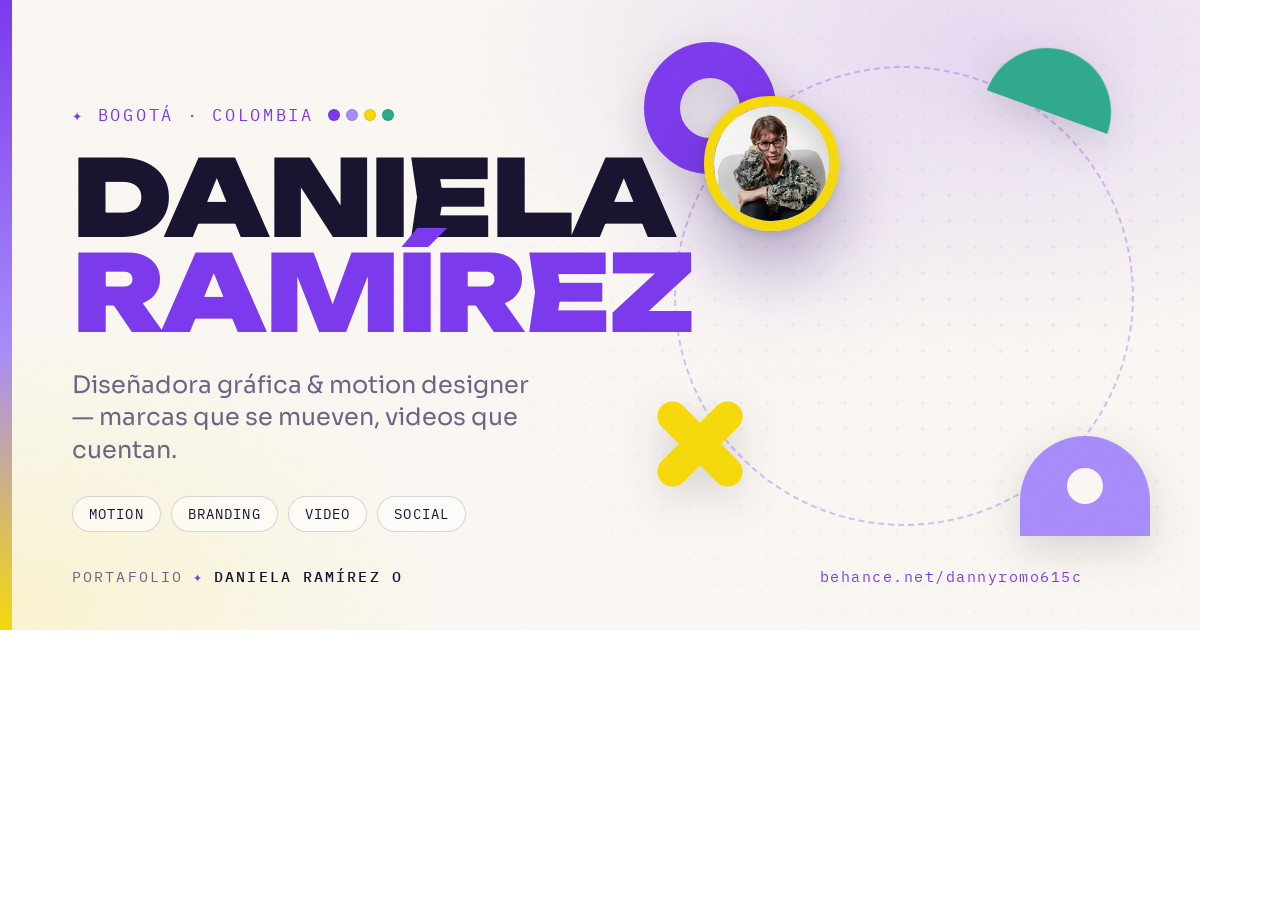
==== og-template.html @ 04dace10 "feat(og): imagen para compartir nivel AAA con la foto de Daniela Composición editorial reproducible " ====
<!DOCTYPE html>
<html lang="es">
<head>
<meta charset="UTF-8" />
<link rel="preconnect" href="https://fonts.googleapis.com" />
<link rel="preconnect" href="https://fonts.gstatic.com" crossorigin />
<link href="https://fonts.googleapis.com/css2?family=Unbounded:wght@600;800;900&family=Sora:wght@300;400;600&family=IBM+Plex+Mono:wght@400;500&display=swap" rel="stylesheet" />
<style>
  * { margin: 0; padding: 0; box-sizing: border-box; }
  :root {
    --paper: #faf7f2;
    --ink: #191430;
    --dim: #6b6485;
    --violet: #7c3aed;
    --lila: #a78bfa;
    --acid: #f5d90a;
    --teal: #2fa98c;
    --rose: #e5a9d4;
  }
  html, body { width: 1200px; height: 630px; }
  .stage {
    position: relative; width: 1200px; height: 630px; overflow: hidden;
    background:
      radial-gradient(900px 520px at 82% 8%, rgba(124,58,237,0.16), transparent 58%),
      radial-gradient(760px 520px at 2% 96%, rgba(245,217,10,0.14), transparent 55%),
      var(--paper);
    font-family: "Sora", sans-serif;
  }
  /* trama de puntos sutil (textura de marca) */
  .dots {
    position: absolute; inset: 0;
    background-image: radial-gradient(rgba(124,58,237,0.14) 1.6px, transparent 1.7px);
    background-size: 26px 26px;
    -webkit-mask-image: radial-gradient(1100px 640px at 88% 50%, #000 0%, transparent 70%);
            mask-image: radial-gradient(1100px 640px at 88% 50%, #000 0%, transparent 70%);
    opacity: 0.6;
  }
  .grain {
    position: absolute; inset: 0; pointer-events: none; opacity: 0.5;
    background-image: url("data:image/svg+xml,%3Csvg xmlns='http://www.w3.org/2000/svg' width='140' height='140'%3E%3Cfilter id='n'%3E%3CfeTurbulence type='fractalNoise' baseFrequency='0.9' numOctaves='2'/%3E%3CfeColorMatrix type='saturate' values='0'/%3E%3C/filter%3E%3Crect width='100%25' height='100%25' filter='url(%23n)' opacity='0.045'/%3E%3C/svg%3E");
  }

  /* ---- Texto ---- */
  .copy { position: absolute; left: 72px; top: 104px; width: 600px; z-index: 5; }
  .kicker {
    font-family: "IBM Plex Mono", monospace; font-size: 17px; letter-spacing: 0.16em;
    text-transform: uppercase; color: var(--violet); margin-bottom: 24px;
    display: flex; align-items: center; gap: 14px;
  }
  .kicker .sw { display: inline-flex; gap: 6px; }
  .kicker .sw i { width: 12px; height: 12px; border-radius: 50%; border: 1px solid rgba(25,20,48,0.1); }
  .name {
    font-family: "Unbounded", sans-serif; font-weight: 900;
    font-size: 106px; line-height: 0.9; letter-spacing: -0.025em; text-transform: uppercase;
    color: var(--ink);
  }
  .name .r { display: block; color: var(--violet); }
  .role {
    margin-top: 28px; font-size: 24px; color: var(--dim); font-weight: 400; max-width: 470px;
    line-height: 1.35;
  }
  .chips {
    margin-top: 30px; display: flex; gap: 10px; font-family: "IBM Plex Mono", monospace;
    font-size: 14px; letter-spacing: 0.08em; text-transform: uppercase;
  }
  .chips span {
    border: 1.5px solid rgba(25,20,48,0.16); border-radius: 999px; padding: 8px 16px;
    color: var(--ink); background: rgba(255,255,255,0.55);
  }

  /* ---- Retrato + figuras (la foto es el foco) ---- */
  .portrait-wrap {
    position: absolute; right: 96px; top: 47%; transform: translateY(-50%);
    width: 400px; height: 400px;
  }
  .portrait {
    position: absolute; inset: 0; z-index: 5; border-radius: 50%; object-fit: cover;
    object-position: 50% 30%;
    border: 10px solid var(--acid);
    box-shadow: 0 3px 8px rgba(25,20,48,0.14), 0 28px 56px rgba(25,20,48,0.24),
                0 60px 110px rgba(124,58,237,0.2);
  }
  .ring {
    position: absolute; inset: -30px; z-index: 1; border-radius: 50%;
    border: 2px dashed rgba(124,58,237,0.3);
  }
  /* figuras: fondo (asoman por detrás) vs frente (montan sobre el borde) */
  .g { position: absolute; }
  .g.back { z-index: 3; }
  .g.front { z-index: 6; }
  .shadow { filter: drop-shadow(0 12px 20px rgba(25,20,48,0.16)); }

  /* dona violeta: DETRÁS, asoma arriba-izq */
  .donut {
    width: 132px; height: 132px; border-radius: 50%;
    border: 36px solid var(--violet);
    top: -54px; left: -60px;
  }
  /* semicírculo teal: DETRÁS, asoma arriba-der */
  .half {
    width: 128px; height: 64px; background: var(--teal);
    border-radius: 128px 128px 0 0; top: -46px; right: -18px;
    transform: rotate(20deg);
  }
  /* arco lila: DETRÁS, asoma abajo-der */
  .arch {
    width: 130px; height: 100px; background: var(--lila);
    border-radius: 65px 65px 0 0; bottom: -40px; right: -46px;
    display: grid; place-items: center;
  }
  .arch::after { content: ""; width: 36px; height: 36px; border-radius: 50%; background: var(--paper); }
  /* X ácida: AL FRENTE, montada sobre el borde inferior-izq */
  .x { width: 92px; height: 92px; bottom: 6px; left: -58px; }
  .x::before, .x::after {
    content: ""; position: absolute; inset: 0; margin: auto;
    width: 108px; height: 30px; border-radius: 999px; background: var(--acid);
  }
  .x::before { transform: rotate(45deg); }
  .x::after { transform: rotate(-45deg); }

  /* firma / marca */
  .brand {
    position: absolute; left: 72px; bottom: 44px; z-index: 5;
    font-family: "IBM Plex Mono", monospace; font-size: 15px; letter-spacing: 0.14em;
    text-transform: uppercase; color: var(--dim);
    display: flex; align-items: center; gap: 10px;
  }
  .brand b { color: var(--ink); font-weight: 500; }
  .brand .dot { color: var(--violet); }
  .url {
    position: absolute; right: 118px; bottom: 44px; z-index: 5;
    font-family: "IBM Plex Mono", monospace; font-size: 15px; letter-spacing: 0.1em;
    color: var(--violet); text-align: right;
  }
  .accent-bar {
    position: absolute; left: 0; top: 0; width: 12px; height: 630px; z-index: 7;
    background: linear-gradient(180deg, var(--violet), var(--lila) 55%, var(--acid));
  }
</style>
</head>
<body>
  <div class="stage">
    <div class="dots"></div>
    <div class="accent-bar"></div>

    <div class="copy">
      <div class="kicker">
        ✦ Bogotá · Colombia
        <span class="sw"><i style="background:#7c3aed"></i><i style="background:#a78bfa"></i><i style="background:#f5d90a"></i><i style="background:#2fa98c"></i></span>
      </div>
      <h1 class="name">Daniela<span class="r">Ramírez</span></h1>
      <p class="role">Diseñadora gráfica &amp; motion designer — marcas que se mueven, videos que cuentan.</p>
      <div class="chips">
        <span>Motion</span><span>Branding</span><span>Video</span><span>Social</span>
      </div>
    </div>

    <div class="portrait-wrap">
      <div class="ring"></div>
      <div class="g half back shadow"></div>
      <div class="g donut back shadow"></div>
      <div class="g arch back shadow"></div>
      <img class="portrait" src="assets/profile/avatar.jpg" alt="" />
      <div class="g x front shadow"></div>
    </div>

    <div class="brand">
      <span>Portafolio</span> <span class="dot">✦</span> <b>daniela ramírez o</b>
    </div>
    <div class="url">behance.net/dannyromo615c</div>

    <div class="grain"></div>
  </div>
</body>
</html>
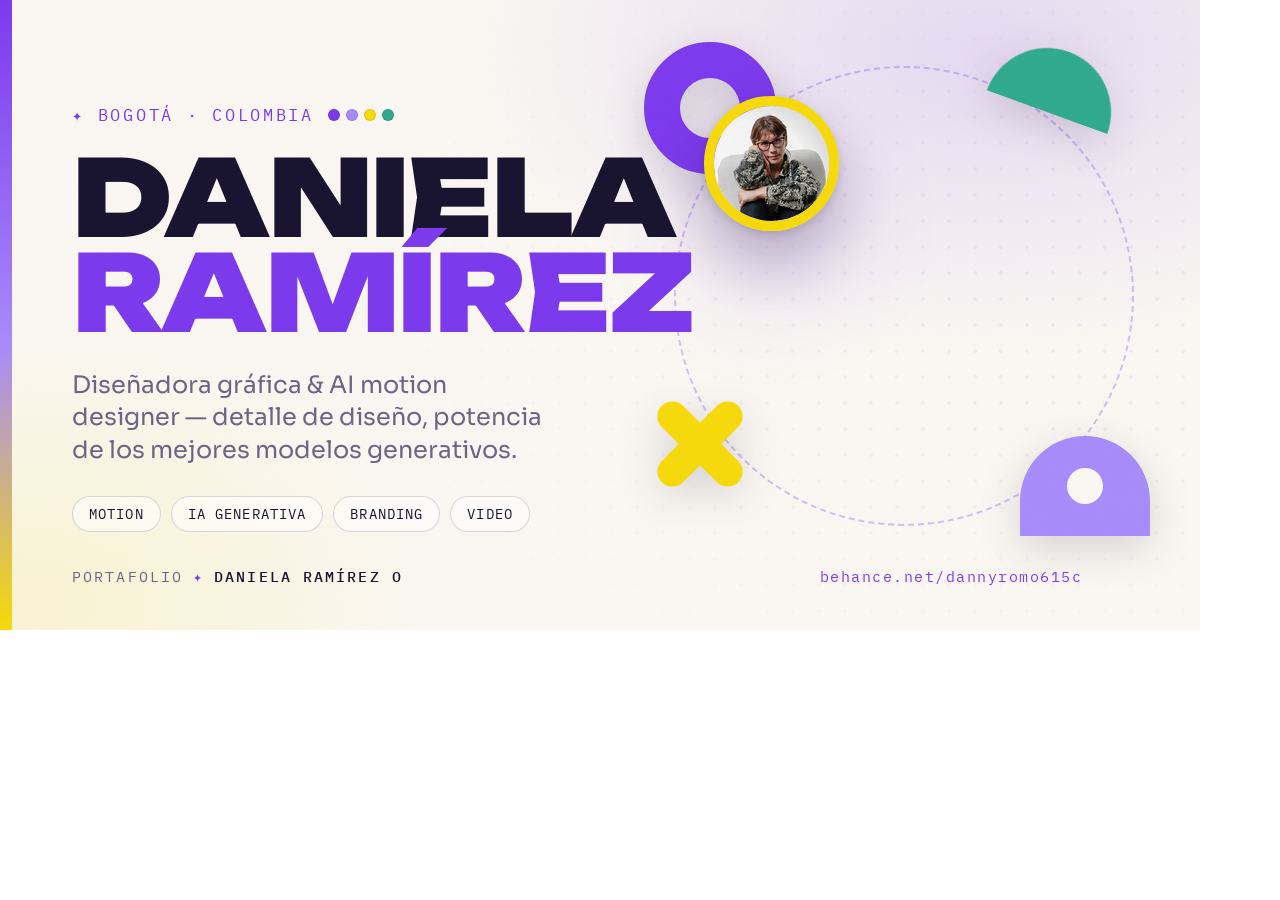
==== commit 7b6ba414: "feat(ia): título AI Motion Designer + sección IA arriba por relevancia - Título del sitio/OG/hero: '" ====
--- a/og-template.html
+++ b/og-template.html
@@ -149,9 +149,9 @@
         <span class="sw"><i style="background:#7c3aed"></i><i style="background:#a78bfa"></i><i style="background:#f5d90a"></i><i style="background:#2fa98c"></i></span>
       </div>
       <h1 class="name">Daniela<span class="r">Ramírez</span></h1>
-      <p class="role">Diseñadora gráfica &amp; motion designer — marcas que se mueven, videos que cuentan.</p>
+      <p class="role">Diseñadora gráfica &amp; AI motion designer — detalle de diseño, potencia de los mejores modelos generativos.</p>
       <div class="chips">
-        <span>Motion</span><span>Branding</span><span>Video</span><span>Social</span>
+        <span>Motion</span><span>IA Generativa</span><span>Branding</span><span>Video</span>
       </div>
     </div>
 
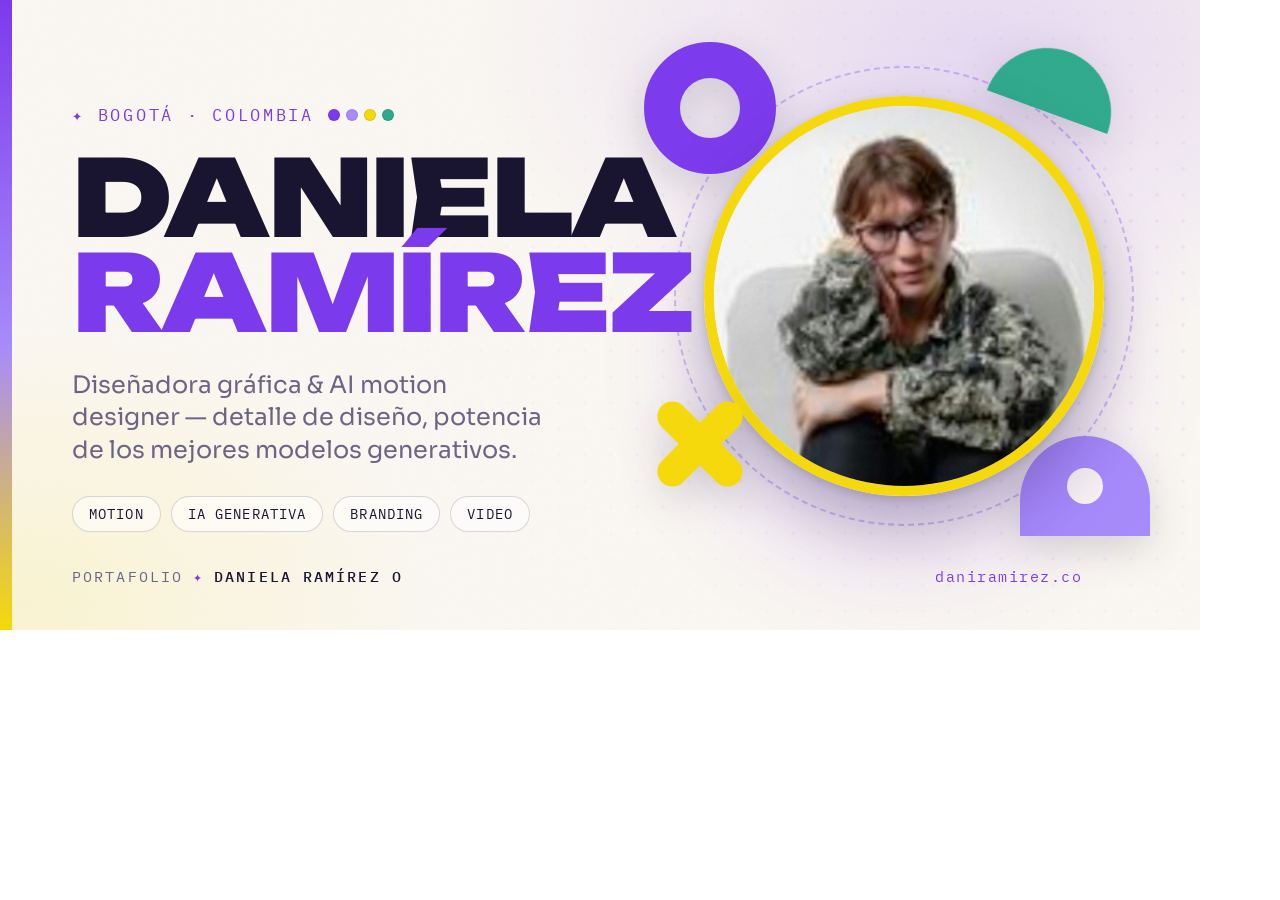
==== commit 2829e93d: "fix(og): la foto de Dani llena el círculo — antes salía diminuta - .portrait sin width/height explíc" ====
--- a/og-template.html
+++ b/og-template.html
@@ -75,6 +75,9 @@
   }
   .portrait {
     position: absolute; inset: 0; z-index: 5; border-radius: 50%; object-fit: cover;
+    /* sin width/height explícitos, un <img> absoluto se queda en su tamaño
+       intrínseco (140px) y la cara salía diminuta fuera del aro */
+    width: 100%; height: 100%;
     object-position: 50% 30%;
     border: 10px solid var(--acid);
     box-shadow: 0 3px 8px rgba(25,20,48,0.14), 0 28px 56px rgba(25,20,48,0.24),
@@ -167,7 +170,7 @@
     <div class="brand">
       <span>Portafolio</span> <span class="dot">✦</span> <b>daniela ramírez o</b>
     </div>
-    <div class="url">behance.net/dannyromo615c</div>
+    <div class="url">daniramirez.co</div>
 
     <div class="grain"></div>
   </div>
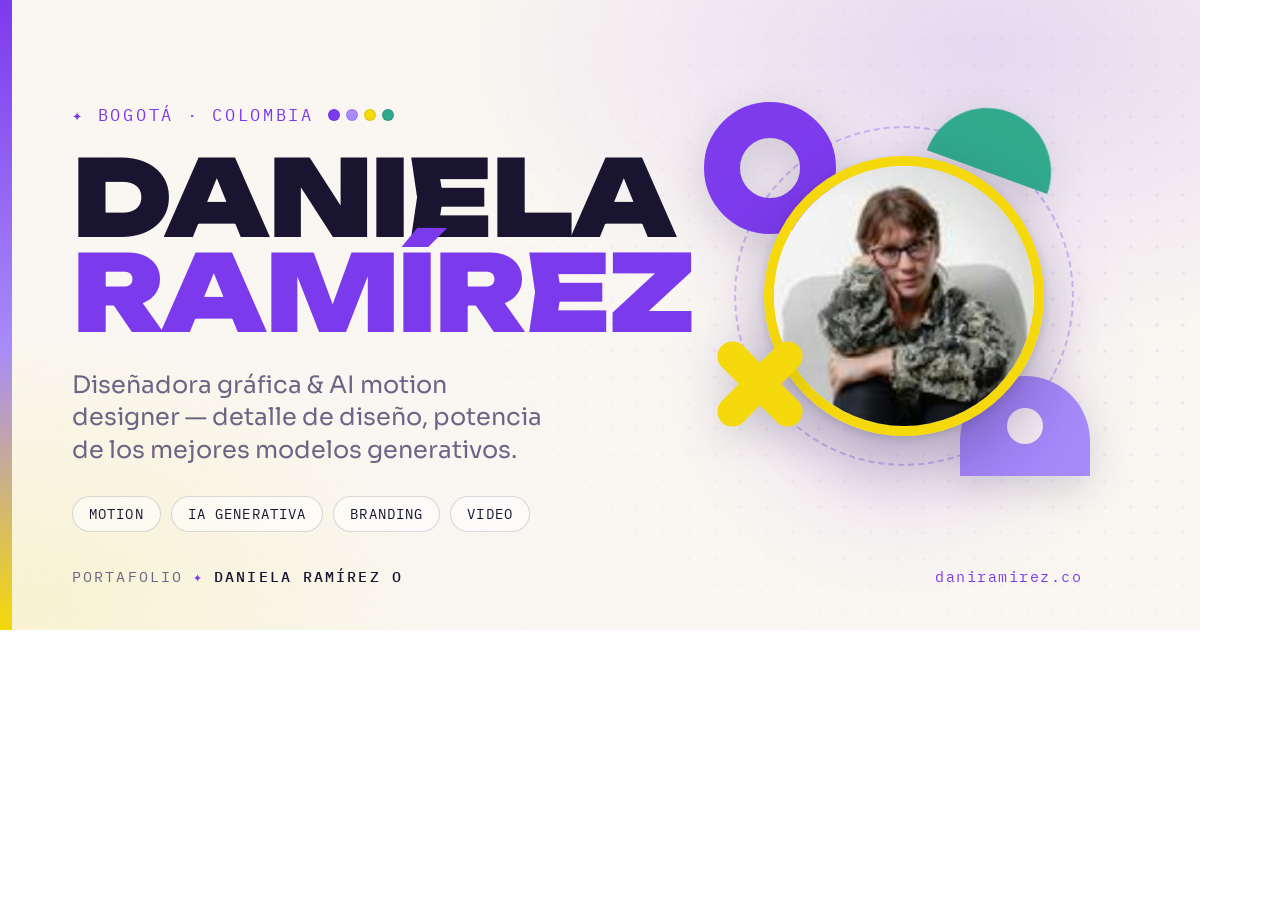
==== commit 905c0910: "tweak(og): burbuja del retrato 30% más pequeña (400 → 280px), mismo centro Co-Authored-By: Claude Fa" ====
--- a/og-template.html
+++ b/og-template.html
@@ -70,8 +70,9 @@
 
   /* ---- Retrato + figuras (la foto es el foco) ---- */
   .portrait-wrap {
-    position: absolute; right: 96px; top: 47%; transform: translateY(-50%);
-    width: 400px; height: 400px;
+    /* mismo centro que con 400px (x≈904): 30% más pequeña sin desbalancear */
+    position: absolute; right: 156px; top: 47%; transform: translateY(-50%);
+    width: 280px; height: 280px;
   }
   .portrait {
     position: absolute; inset: 0; z-index: 5; border-radius: 50%; object-fit: cover;
